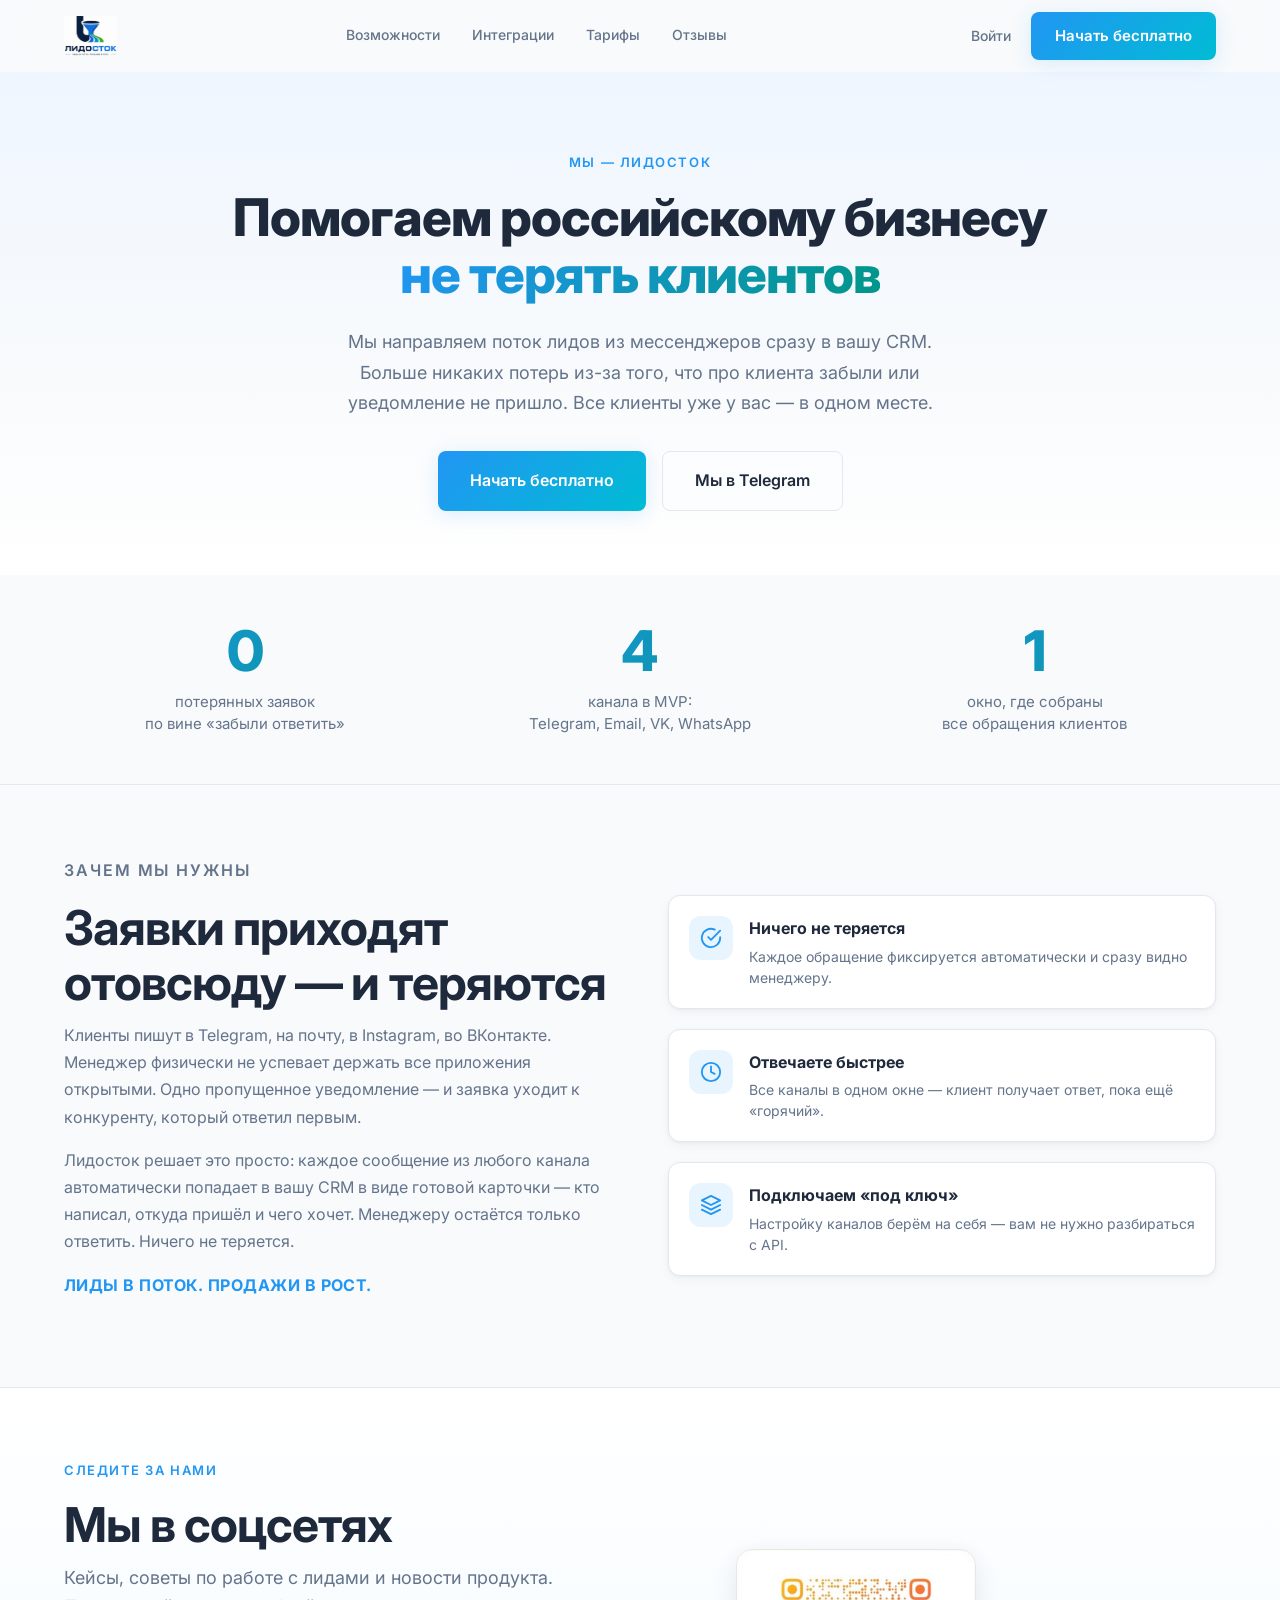
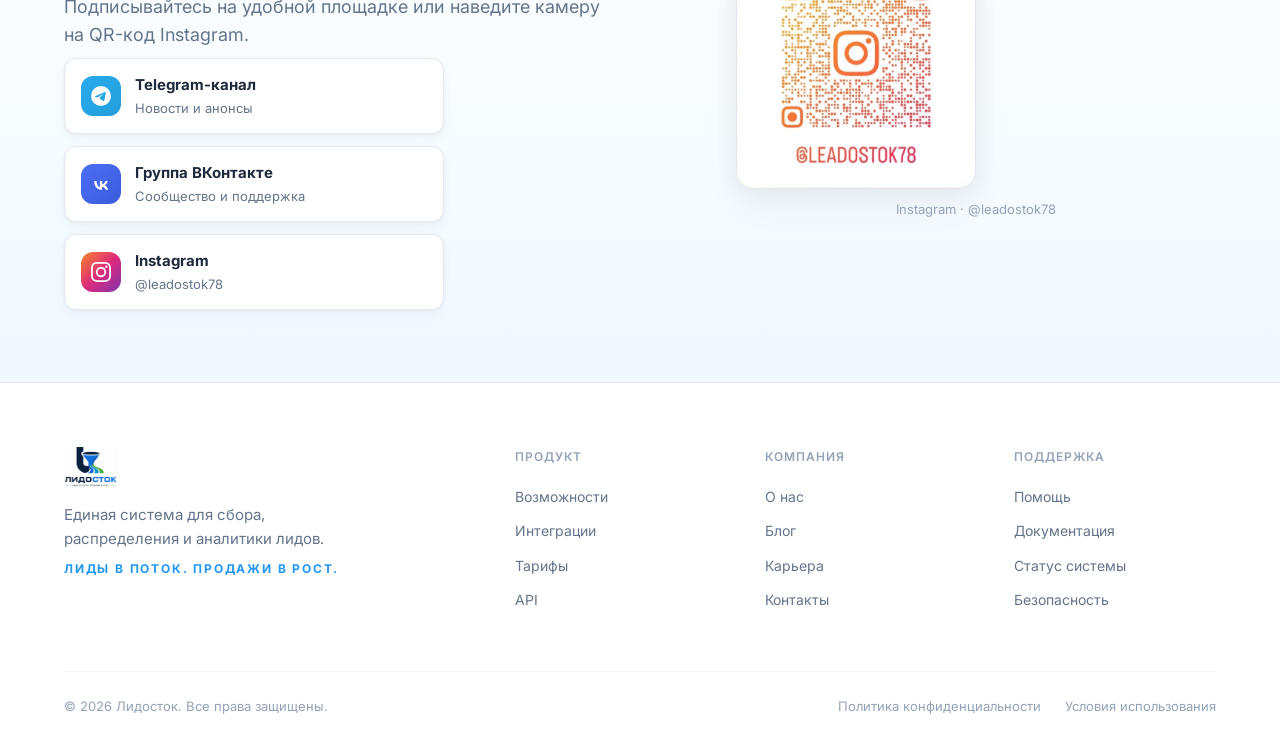
==== about.html @ 811f97ea "Add files via upload" ====
<!DOCTYPE html>
<html lang="ru">
<head>
  <meta charset="UTF-8">
  <meta name="viewport" content="width=device-width, initial-scale=1.0">
  <title>О нас — Лидосток</title>
  <link rel="icon" type="image/png" href="images/logo-dark.png">
  <link rel="stylesheet" href="style.css">
  <link href="https://fonts.googleapis.com/css2?family=Inter:wght@300;400;500;600;700;800&display=swap" rel="stylesheet">
</head>
<body>

  <!-- ===== HEADER ===== -->
  <header class="header" id="header">
    <div class="container header-inner">
      <a href="index.html" class="logo">
        <img src="images/logo-light.png" alt="Лидосток" class="logo-img">
      </a>
      <nav class="nav">
        <a href="index.html#features" class="nav-link">Возможности</a>
        <a href="index.html#integrations" class="nav-link">Интеграции</a>
        <a href="index.html#pricing" class="nav-link">Тарифы</a>
        <a href="index.html#testimonials" class="nav-link">Отзывы</a>
      </nav>
      <div class="header-buttons">
        <a href="login.html" class="header-login">Войти</a>
        <a href="register.html" class="btn btn-primary">Начать бесплатно</a>
      </div>
      <button class="hamburger" id="hamburger" onclick="toggleMenu()">
        <span></span><span></span><span></span>
      </button>
    </div>
  </header>

  <!-- Mobile Menu -->
  <div class="mobile-menu" id="mobileMenu">
    <button class="mobile-close" onclick="toggleMenu()">&times;</button>
    <a href="index.html#features" class="mobile-link" onclick="toggleMenu()">Возможности</a>
    <a href="index.html#integrations" class="mobile-link" onclick="toggleMenu()">Интеграции</a>
    <a href="index.html#pricing" class="mobile-link" onclick="toggleMenu()">Тарифы</a>
    <a href="index.html#testimonials" class="mobile-link" onclick="toggleMenu()">Отзывы</a>
    <a href="login.html" class="mobile-link" onclick="toggleMenu()">Войти</a>
    <a href="register.html" class="btn btn-primary" onclick="toggleMenu()">Начать бесплатно</a>
  </div>

  <!-- ===== ABOUT HERO ===== -->
  <main class="about-main">
    <section class="about-hero">
      <div class="container">
        <p class="eyebrow" style="text-align:center;">МЫ — ЛИДОСТОК</p>
        <h1 class="about-title">Помогаем российскому бизнесу<br><span class="grad-text">не терять клиентов</span></h1>
        <p class="about-lead">
          Мы направляем поток лидов из мессенджеров сразу в вашу CRM. Больше никаких потерь
          из-за того, что про клиента забыли или уведомление не пришло. Все клиенты уже
          у вас — в одном месте.
        </p>
        <div class="about-cta">
          <a href="register.html" class="btn btn-primary btn-lg">Начать бесплатно</a>
          <a href="https://t.me/Leadostock78" target="_blank" rel="noopener" class="btn btn-outline btn-lg">Мы в Telegram</a>
        </div>
      </div>
    </section>

    <!-- ===== STATS STRIP ===== -->
    <section class="about-stats">
      <div class="container about-stats-grid">
        <div class="about-stat">
          <div class="about-stat-num">0</div>
          <div class="about-stat-label">потерянных заявок<br>по вине «забыли ответить»</div>
        </div>
        <div class="about-stat">
          <div class="about-stat-num">4</div>
          <div class="about-stat-label">канала в MVP:<br>Telegram, Email, VK, WhatsApp</div>
        </div>
        <div class="about-stat">
          <div class="about-stat-num">1</div>
          <div class="about-stat-label">окно, где собраны<br>все обращения клиентов</div>
        </div>
      </div>
    </section>

    <!-- ===== STORY ===== -->
    <section class="about-story">
      <div class="container about-story-grid">
        <div class="about-story-text">
          <p class="eyebrow">ЗАЧЕМ МЫ НУЖНЫ</p>
          <h2 class="section-title">Заявки приходят отовсюду — и теряются</h2>
          <p>
            Клиенты пишут в Telegram, на почту, в Instagram, во ВКонтакте. Менеджер физически
            не успевает держать все приложения открытыми. Одно пропущенное уведомление — и заявка
            уходит к конкуренту, который ответил первым.
          </p>
          <p>
            Лидосток решает это просто: каждое сообщение из любого канала автоматически
            попадает в вашу CRM в виде готовой карточки — кто написал, откуда пришёл и чего хочет.
            Менеджеру остаётся только ответить. Ничего не теряется.
          </p>
          <p style="font-weight:700;color:var(--blue);letter-spacing:0.03em;">
            ЛИДЫ В ПОТОК. ПРОДАЖИ В РОСТ.
          </p>
        </div>
        <div class="about-values">
          <div class="about-value">
            <div class="about-value-icon">
              <svg width="22" height="22" viewBox="0 0 24 24" fill="none" stroke="currentColor" stroke-width="2" stroke-linecap="round" stroke-linejoin="round"><path d="M22 11.08V12a10 10 0 1 1-5.93-9.14"/><polyline points="22 4 12 14.01 9 11.01"/></svg>
            </div>
            <div>
              <strong>Ничего не теряется</strong>
              <p>Каждое обращение фиксируется автоматически и сразу видно менеджеру.</p>
            </div>
          </div>
          <div class="about-value">
            <div class="about-value-icon">
              <svg width="22" height="22" viewBox="0 0 24 24" fill="none" stroke="currentColor" stroke-width="2" stroke-linecap="round" stroke-linejoin="round"><circle cx="12" cy="12" r="10"/><polyline points="12 6 12 12 16 14"/></svg>
            </div>
            <div>
              <strong>Отвечаете быстрее</strong>
              <p>Все каналы в одном окне — клиент получает ответ, пока ещё «горячий».</p>
            </div>
          </div>
          <div class="about-value">
            <div class="about-value-icon">
              <svg width="22" height="22" viewBox="0 0 24 24" fill="none" stroke="currentColor" stroke-width="2" stroke-linecap="round" stroke-linejoin="round"><path d="M12 2L2 7l10 5 10-5-10-5zM2 17l10 5 10-5M2 12l10 5 10-5"/></svg>
            </div>
            <div>
              <strong>Подключаем «под ключ»</strong>
              <p>Настройку каналов берём на себя — вам не нужно разбираться с API.</p>
            </div>
          </div>
        </div>
      </div>
    </section>

    <!-- ===== FOLLOW / INSTAGRAM ===== -->
    <section class="about-follow">
      <div class="container about-follow-inner">
        <div>
          <p class="eyebrow">СЛЕДИТЕ ЗА НАМИ</p>
          <h2 class="section-title">Мы в соцсетях</h2>
          <p class="section-subtitle">Кейсы, советы по работе с лидами и новости продукта. Подписывайтесь на удобной площадке или наведите камеру на QR-код Instagram.</p>
          <div class="social-links">
            <a href="https://t.me/Leadostock78" target="_blank" rel="noopener" class="social-link social-tg">
              <svg width="20" height="20" viewBox="0 0 24 24" fill="currentColor"><path d="M11.944 0A12 12 0 0 0 0 12a12 12 0 0 0 12 12 12 12 0 0 0 12-12A12 12 0 0 0 12 0a12 12 0 0 0-.056 0zm4.962 7.224c.1-.002.321.023.465.14a.506.506 0 0 1 .171.325c.016.093.036.306.02.472-.18 1.898-.962 6.502-1.36 8.627-.168.9-.499 1.201-.82 1.23-.696.065-1.225-.46-1.9-.902-1.056-.693-1.653-1.124-2.678-1.8-1.185-.78-.417-1.21.258-1.91.177-.184 3.247-2.977 3.307-3.23.007-.032.014-.15-.056-.212s-.174-.041-.249-.024c-.106.024-1.793 1.14-5.061 3.345-.48.33-.913.49-1.302.48-.428-.008-1.252-.241-1.865-.44-.752-.245-1.349-.374-1.297-.789.027-.216.325-.437.893-.663 3.498-1.524 5.83-2.529 6.998-3.014 3.332-1.386 4.025-1.627 4.476-1.635z"/></svg>
              <span><strong>Telegram-канал</strong>Новости и анонсы</span>
            </a>
            <a href="https://vk.com/leadostock" target="_blank" rel="noopener" class="social-link social-vk">
              <svg width="20" height="20" viewBox="0 0 24 24" fill="currentColor"><path d="M13.162 18.994c-5.681 0-9.204-3.988-9.352-10.62h2.86c.101 4.866 2.303 6.9 3.99 7.32V8.374h2.71v4.09c1.653-.179 3.386-2.093 3.972-4.09h2.706c-.446 2.456-2.318 4.37-3.658 5.156 1.34.638 3.472 2.31 4.288 5.463h-2.98c-.636-1.99-2.22-3.528-4.328-3.74v3.74z"/></svg>
              <span><strong>Группа ВКонтакте</strong>Сообщество и поддержка</span>
            </a>
            <a href="https://www.instagram.com/leadostok78?igsh=MWFjbGg2ejFyN282aQ%3D%3D&utm_source=qr" target="_blank" rel="noopener" class="social-link social-ig">
              <svg width="20" height="20" viewBox="0 0 24 24" fill="currentColor"><path d="M12 2.163c3.204 0 3.584.012 4.85.07 3.252.148 4.771 1.691 4.919 4.919.058 1.265.069 1.645.069 4.849 0 3.205-.012 3.584-.069 4.849-.149 3.225-1.664 4.771-4.919 4.919-1.266.058-1.644.07-4.85.07-3.204 0-3.584-.012-4.849-.07-3.26-.149-4.771-1.699-4.919-4.92-.058-1.265-.07-1.644-.07-4.849 0-3.204.013-3.583.07-4.849.149-3.227 1.664-4.771 4.919-4.919 1.266-.057 1.645-.069 4.849-.069zM12 0C8.741 0 8.333.014 7.053.072 2.695.272.273 2.69.073 7.052.014 8.333 0 8.741 0 12c0 3.259.014 3.668.072 4.948.2 4.358 2.618 6.78 6.98 6.98C8.333 23.986 8.741 24 12 24c3.259 0 3.668-.014 4.948-.072 4.354-.2 6.782-2.618 6.979-6.98.059-1.28.073-1.689.073-4.948 0-3.259-.014-3.667-.072-4.947-.196-4.354-2.617-6.78-6.979-6.98C15.668.014 15.259 0 12 0zm0 5.838a6.162 6.162 0 100 12.324 6.162 6.162 0 000-12.324zM12 16a4 4 0 110-8 4 4 0 010 8zm6.406-11.845a1.44 1.44 0 100 2.881 1.44 1.44 0 000-2.881z"/></svg>
              <span><strong>Instagram</strong>@leadostok78</span>
            </a>
          </div>
        </div>
        <div class="about-qr">
          <img src="images/instagram-qr.jpg" alt="QR-код Instagram @leadostok78">
          <span style="display:block;margin-top:10px;font-size:13px;color:var(--text-muted);text-align:center;">Instagram · @leadostok78</span>
        </div>
      </div>
    </section>
  </main>

  <!-- ===== FOOTER ===== -->
  <footer class="footer">
    <div class="container">
      <div class="footer-grid">
        <div class="footer-brand">
          <div class="logo">
            <img src="images/logo-light.png" alt="Лидосток" class="logo-img">
          </div>
          <p>Единая система для сбора, распределения и аналитики лидов.</p>
          <p style="margin-top:8px;font-size:12px;font-weight:700;letter-spacing:0.15em;color:var(--blue);">ЛИДЫ В ПОТОК. ПРОДАЖИ В РОСТ.</p>
        </div>
        <div class="footer-col">
          <h4>ПРОДУКТ</h4>
          <a href="index.html#features">Возможности</a>
          <a href="index.html#integrations">Интеграции</a>
          <a href="index.html#pricing">Тарифы</a>
          <a href="soon.html?page=api">API</a>
        </div>
        <div class="footer-col">
          <h4>КОМПАНИЯ</h4>
          <a href="about.html">О нас</a>
          <a href="blog.html">Блог</a>
          <a href="soon.html?page=careers">Карьера</a>
          <a href="contact.html">Контакты</a>
        </div>
        <div class="footer-col">
          <h4>ПОДДЕРЖКА</h4>
          <a href="soon.html?page=help">Помощь</a>
          <a href="soon.html?page=docs">Документация</a>
          <a href="soon.html?page=status">Статус системы</a>
          <a href="soon.html?page=security">Безопасность</a>
        </div>
      </div>
      <div class="footer-bottom">
        <p>&copy; 2026 Лидосток. Все права защищены.</p>
        <div>
          <a href="privacy.html">Политика конфиденциальности</a>
          <a href="terms.html">Условия использования</a>
        </div>
      </div>
    </div>
  </footer>

  <script src="script.js"></script>
</body>
</html>
---- style.css ----
/* ===== RESET & BASE ===== */
* { margin: 0; padding: 0; box-sizing: border-box; }

html {
  scroll-behavior: smooth;
  -webkit-font-smoothing: antialiased;
  -moz-osx-font-smoothing: grayscale;
}

body {
  font-family: 'Inter', -apple-system, BlinkMacSystemFont, 'Segoe UI', sans-serif;
  background: #F8FAFC;
  color: #1E293B;
  line-height: 1.6;
  overflow-x: hidden;
}

img { max-width: 100%; height: auto; display: block; }
a { text-decoration: none; color: inherit; }
button { font-family: inherit; cursor: pointer; }
ul { list-style: none; }

/* ===== VARIABLES ===== */
:root {
  --blue: #2196F3;
  --blue-light: #42A5F5;
  --cyan: #00BCD4;
  --teal: #009688;
  --text: #1E293B;
  --text-secondary: #64748B;
  --text-muted: #94A3B8;
  --bg: #F8FAFC;
  --bg-white: #FFFFFF;
  --bg-card: #FFFFFF;
  --border: #E2E8F0;
  --border-light: #F1F5F9;
  --shadow: 0 1px 3px rgba(0,0,0,0.04), 0 4px 12px rgba(0,0,0,0.04);
  --shadow-lg: 0 4px 24px rgba(0,0,0,0.06), 0 16px 40px rgba(0,0,0,0.04);
  --shadow-blue: 0 4px 20px rgba(33,150,243,0.15);
  --radius: 12px;
  --radius-lg: 16px;
  --max-width: 1200px;
}

/* ===== UTILITIES ===== */
.container {
  max-width: var(--max-width);
  margin: 0 auto;
  padding: 0 24px;
}

.text-center { text-align: center; }
.text-gradient {
  background: linear-gradient(135deg, var(--blue) 0%, var(--cyan) 100%);
  -webkit-background-clip: text;
  -webkit-text-fill-color: transparent;
  background-clip: text;
}

/* ===== BUTTONS ===== */
.btn {
  display: inline-flex;
  align-items: center;
  justify-content: center;
  gap: 8px;
  font-size: 15px;
  font-weight: 600;
  padding: 12px 24px;
  border-radius: 8px;
  border: none;
  transition: all 0.3s ease;
  white-space: nowrap;
}

.btn-primary {
  background: linear-gradient(135deg, var(--blue) 0%, var(--cyan) 100%);
  color: #fff;
  box-shadow: var(--shadow-blue);
}
.btn-primary:hover {
  transform: translateY(-2px);
  box-shadow: 0 6px 28px rgba(33,150,243,0.25);
}

.btn-outline {
  background: transparent;
  color: var(--text);
  border: 1.5px solid var(--border);
}
.btn-outline:hover {
  border-color: var(--blue);
  color: var(--blue);
  background: rgba(33,150,243,0.04);
}

.btn-lg { padding: 16px 32px; font-size: 16px; }
.btn-full { width: 100%; }

/* ===== HEADER ===== */
.header {
  position: fixed;
  top: 0; left: 0; right: 0;
  z-index: 1000;
  height: 72px;
  display: flex;
  align-items: center;
  background: rgba(248,250,252,0.85);
  backdrop-filter: blur(20px);
  -webkit-backdrop-filter: blur(20px);
  border-bottom: 1px solid transparent;
  transition: background 0.3s ease, border-color 0.3s ease;
}
.header.scrolled {
  border-bottom-color: var(--border);
  background: rgba(255,255,255,0.95);
}

.header-inner {
  display: flex;
  align-items: center;
  justify-content: space-between;
  width: 100%;
}

.logo-img { height: 40px; width: auto; }

.nav {
  display: flex;
  align-items: center;
  gap: 32px;
}
.nav-link {
  font-size: 14px;
  font-weight: 500;
  color: var(--text-secondary);
  transition: color 0.3s ease;
  position: relative;
}
.nav-link:hover { color: var(--text); }
.nav-link::after {
  content: '';
  position: absolute;
  bottom: -4px;
  left: 0;
  width: 0;
  height: 2px;
  background: var(--blue);
  transition: width 0.3s ease;
}
.nav-link:hover::after { width: 100%; }

.header-login {
  font-size: 14px;
  font-weight: 500;
  color: var(--text-secondary);
  padding: 8px 16px;
  transition: color 0.3s ease;
}
.header-login:hover { color: var(--text); }

.hamburger {
  display: none;
  flex-direction: column;
  gap: 5px;
  background: none;
  border: none;
  padding: 4px;
}
.hamburger span {
  display: block;
  width: 24px;
  height: 2px;
  background: var(--text);
  border-radius: 2px;
  transition: all 0.3s ease;
}

/* Mobile menu */
.mobile-menu {
  position: fixed;
  inset: 0;
  z-index: 2000;
  background: rgba(255,255,255,0.98);
  backdrop-filter: blur(20px);
  display: flex;
  flex-direction: column;
  align-items: center;
  justify-content: center;
  gap: 32px;
  opacity: 0;
  visibility: hidden;
  transition: all 0.3s ease;
}
.mobile-menu.open { opacity: 1; visibility: visible; }
.mobile-link {
  font-size: 24px;
  font-weight: 600;
  color: var(--text);
}
.mobile-close {
  position: absolute;
  top: 20px;
  right: 24px;
  font-size: 36px;
  background: none;
  border: none;
  color: var(--text);
}

/* ===== HERO ===== */
.hero {
  position: relative;
  min-height: 100vh;
  display: flex;
  align-items: center;
  justify-content: center;
  text-align: center;
  overflow: hidden;
  background: linear-gradient(180deg, #EFF6FF 0%, #F8FAFC 40%, #F0F9FF 100%);
}

.hero-bg {
  position: absolute;
  inset: 0;
  z-index: 0;
}

.hero-gradient {
  position: absolute;
  inset: 0;
  background:
    radial-gradient(ellipse 80% 60% at 50% 0%, rgba(33,150,243,0.08) 0%, transparent 60%),
    radial-gradient(ellipse 60% 50% at 80% 80%, rgba(0,188,212,0.06) 0%, transparent 50%),
    radial-gradient(ellipse 50% 40% at 20% 60%, rgba(0,150,136,0.04) 0%, transparent 50%);
}

.hero-particles {
  position: absolute;
  inset: 0;
  overflow: hidden;
  pointer-events: none;
}

.hero-particles .particle {
  position: absolute;
  width: 2px;
  border-radius: 1px;
  opacity: 0.2;
  animation: particleFall linear infinite;
}

@keyframes particleFall {
  0% { transform: translateY(-100px); opacity: 0; }
  10% { opacity: 0.25; }
  90% { opacity: 0.15; }
  100% { transform: translateY(calc(100vh + 100px)); opacity: 0; }
}

.hero-content {
  position: relative;
  z-index: 2;
  max-width: 800px;
  padding-top: 80px;
  animation: fadeInUp 1s ease both;
}

@keyframes fadeInUp {
  from { opacity: 0; transform: translateY(30px); }
  to { opacity: 1; transform: translateY(0); }
}

.badge {
  display: inline-flex;
  align-items: center;
  gap: 10px;
  background: rgba(255,255,255,0.8);
  border: 1px solid var(--border);
  border-radius: 100px;
  padding: 8px 20px;
  font-size: 13px;
  font-weight: 500;
  color: var(--text-secondary);
  margin-bottom: 28px;
  backdrop-filter: blur(10px);
}

.badge-dot {
  width: 8px;
  height: 8px;
  border-radius: 50%;
  background: var(--teal);
  animation: pulse 2s infinite;
}

@keyframes pulse {
  0%, 100% { opacity: 1; }
  50% { opacity: 0.4; }
}

.hero-title {
  font-size: clamp(36px, 6vw, 72px);
  font-weight: 800;
  line-height: 1.05;
  letter-spacing: -0.03em;
  color: var(--text);
  margin-bottom: 20px;
}

.hero-subtitle {
  font-size: clamp(16px, 2vw, 20px);
  color: var(--text-secondary);
  max-width: 600px;
  margin: 0 auto 40px;
  line-height: 1.7;
}

.hero-buttons {
  display: flex;
  gap: 16px;
  justify-content: center;
  flex-wrap: wrap;
}

.scroll-down {
  position: absolute;
  bottom: 32px;
  left: 50%;
  transform: translateX(-50%);
  color: var(--text-muted);
  animation: bounce 2s infinite ease-in-out;
}

@keyframes bounce {
  0%, 100% { transform: translateX(-50%) translateY(0); }
  50% { transform: translateX(-50%) translateY(8px); }
}

/* ===== PROBLEM SECTION ===== */
.problem-section {
  padding: 100px 0;
  background: #fff;
}
.problem-grid {
  display: grid;
  grid-template-columns: repeat(auto-fit, minmax(280px, 1fr));
  gap: 24px;
}
.problem-card {
  background: var(--bg);
  border: 1px solid var(--border);
  border-radius: var(--radius);
  padding: 32px;
  text-align: center;
  transition: all 0.35s ease;
}
.problem-card:hover {
  transform: translateY(-4px);
  box-shadow: var(--shadow-lg);
}
.problem-icon {
  width: 64px;
  height: 64px;
  border-radius: 50%;
  display: flex;
  align-items: center;
  justify-content: center;
  margin: 0 auto 20px;
}
.problem-card h3 {
  font-size: 18px;
  font-weight: 600;
  color: var(--text);
  margin-bottom: 10px;
}
.problem-card p {
  font-size: 15px;
  color: var(--text-secondary);
  line-height: 1.6;
}

/* ===== MARQUEE ===== */
.marquee-section {
  background: #fff;
  border-top: 1px solid var(--border);
  border-bottom: 1px solid var(--border);
  padding: 32px 0;
  overflow: hidden;
}

.marquee-track {
  display: flex;
  gap: 48px;
  width: max-content;
  will-change: transform;
}
.marquee-track.paused { animation-play-state: paused; }

.marquee-track span {
  font-size: 14px;
  font-weight: 600;
  letter-spacing: 0.1em;
  color: var(--text-muted);
  white-space: nowrap;
  transition: color 0.3s ease;
  opacity: 0.6;
}
.marquee-track span:hover { color: var(--blue); opacity: 1; }

@keyframes marquee {
  0% { transform: translateX(0); }
  100% { transform: translateX(-50%); }
}

/* ===== SECTION HEADERS ===== */
.section-header { margin-bottom: 64px; }
.eyebrow {
  font-size: 13px;
  font-weight: 600;
  letter-spacing: 0.12em;
  color: var(--blue);
  text-transform: uppercase;
  margin-bottom: 16px;
}
.eyebrow.cyan { color: var(--cyan); }
.eyebrow.teal { color: var(--teal); }

.section-title {
  font-size: clamp(28px, 4vw, 48px);
  font-weight: 700;
  letter-spacing: -0.02em;
  line-height: 1.15;
  color: var(--text);
  margin-bottom: 12px;
}
.section-subtitle {
  font-size: 18px;
  color: var(--text-secondary);
  max-width: 560px;
  line-height: 1.6;
}
.text-center .section-subtitle { margin-left: auto; margin-right: auto; }

/* ===== FEATURES ===== */
.features {
  padding: 100px 0;
  background: var(--bg);
}

.features-grid {
  display: grid;
  grid-template-columns: repeat(auto-fit, minmax(300px, 1fr));
  gap: 24px;
}

.feature-card {
  background: var(--bg-card);
  border: 1px solid var(--border);
  border-radius: var(--radius-lg);
  padding: 40px 32px;
  transition: all 0.35s ease;
}
.feature-card:hover {
  transform: translateY(-4px);
  box-shadow: var(--shadow-lg);
  border-color: rgba(33,150,243,0.2);
}

.feature-icon {
  width: 56px;
  height: 56px;
  border-radius: 14px;
  display: flex;
  align-items: center;
  justify-content: center;
  margin-bottom: 24px;
}
.feature-icon.blue { background: rgba(33,150,243,0.08); color: var(--blue); }
.feature-icon.cyan { background: rgba(0,188,212,0.08); color: var(--cyan); }
.feature-icon.teal { background: rgba(0,150,136,0.08); color: var(--teal); }

.feature-title {
  font-size: 20px;
  font-weight: 600;
  color: var(--text);
  margin-bottom: 10px;
}
.feature-desc {
  font-size: 15px;
  color: var(--text-secondary);
  line-height: 1.6;
  margin-bottom: 24px;
}
.feature-stat {
  display: flex;
  align-items: baseline;
  gap: 8px;
  padding-top: 20px;
  border-top: 1px solid var(--border-light);
}
.stat-number {
  font-size: 36px;
  font-weight: 700;
  letter-spacing: -0.02em;
}
.stat-label {
  font-size: 13px;
  font-weight: 500;
  color: var(--text-muted);
  letter-spacing: 0.04em;
}
.blue-text { color: var(--blue); }
.cyan-text { color: var(--cyan); }
.teal-text { color: var(--teal); }

/* ===== DASHBOARD ===== */
.dashboard {
  padding: 100px 0;
  background: #fff;
}

.dashboard-grid {
  display: grid;
  grid-template-columns: 1fr 1fr;
  gap: 64px;
  align-items: center;
  margin-bottom: 64px;
}

.dashboard-text .section-title { margin-bottom: 16px; }
.dashboard-text .section-subtitle { margin-bottom: 32px; }

.checklist {
  display: flex;
  flex-direction: column;
  gap: 14px;
  margin-bottom: 24px;
}
.checklist li {
  display: flex;
  align-items: center;
  gap: 12px;
  font-size: 15px;
  color: var(--text);
}
.checklist li svg { flex-shrink: 0; }

.link-arrow {
  font-size: 15px;
  font-weight: 600;
  color: var(--blue);
  display: inline-flex;
  align-items: center;
  gap: 6px;
  transition: gap 0.3s ease;
}
.link-arrow:hover { gap: 10px; }

.dashboard-img {
  border-radius: var(--radius);
  border: 1px solid var(--border);
  box-shadow: var(--shadow-lg);
  width: 100%;
}

.dashboard-float {
  animation: float 6s ease-in-out infinite;
}

@keyframes float {
  0%, 100% { transform: translateY(0); }
  50% { transform: translateY(-10px); }
}

.dashboard-full { margin-top: 40px; }

/* ===== HOW IT WORKS ===== */
.how-it-works {
  padding: 100px 0;
  background: var(--bg);
}

.steps-grid {
  display: grid;
  grid-template-columns: 1fr auto 1fr auto 1fr;
  gap: 0;
  align-items: start;
}

.step-card {
  position: relative;
  padding: 0 16px;
}
.step-card:first-child { padding-left: 0; }
.step-card:last-child { padding-right: 0; }

.step-number {
  font-size: 80px;
  font-weight: 800;
  line-height: 1;
  color: rgba(33,150,243,0.08);
  position: absolute;
  top: -20px;
  left: 0;
  user-select: none;
}

.step-label {
  font-size: 12px;
  font-weight: 600;
  letter-spacing: 0.1em;
  color: var(--blue);
  text-transform: uppercase;
  margin-bottom: 8px;
  margin-top: 20px;
}

.step-card h3 {
  font-size: 20px;
  font-weight: 600;
  color: var(--text);
  margin-bottom: 10px;
}
.step-card p {
  font-size: 15px;
  color: var(--text-secondary);
  line-height: 1.6;
}

.step-connector {
  width: 40px;
  height: 2px;
  border-top: 2px dashed var(--border);
  margin-top: 60px;
  align-self: start;
}

/* ===== INTEGRATIONS ===== */
.integrations {
  padding: 100px 0;
  background: #fff;
}

.integrations-grid {
  display: grid;
  grid-template-columns: repeat(auto-fill, minmax(260px, 1fr));
  gap: 16px;
}

.integration-card {
  display: flex;
  align-items: center;
  gap: 14px;
  background: var(--bg-card);
  border: 1px solid var(--border);
  border-radius: 10px;
  padding: 18px 20px;
  transition: all 0.3s ease;
  cursor: default;
}
.integration-card:hover {
  border-color: rgba(33,150,243,0.25);
  transform: translateY(-2px);
  box-shadow: var(--shadow);
}

.int-icon {
  width: 40px;
  height: 40px;
  border-radius: 8px;
  background: rgba(33,150,243,0.06);
  display: flex;
  align-items: center;
  justify-content: center;
  font-size: 15px;
  font-weight: 700;
  color: var(--blue);
  flex-shrink: 0;
}

.integration-card strong {
  display: block;
  font-size: 15px;
  font-weight: 500;
  color: var(--text);
}
.integration-card small {
  font-size: 13px;
  color: var(--text-muted);
}

/* ===== TESTIMONIALS ===== */
.testimonials {
  padding: 100px 0;
  background: var(--bg);
}

.testimonials-header-row {
  display: flex;
  justify-content: space-between;
  align-items: flex-end;
  flex-wrap: wrap;
  gap: 16px;
}

.test-nav {
  display: flex;
  gap: 10px;
}

.test-nav-btn {
  width: 44px;
  height: 44px;
  border-radius: 50%;
  border: 1.5px solid var(--border);
  background: #fff;
  color: var(--text-secondary);
  font-size: 14px;
  display: flex;
  align-items: center;
  justify-content: center;
  transition: all 0.3s ease;
}
.test-nav-btn:hover {
  border-color: var(--blue);
  color: var(--blue);
  background: rgba(33,150,243,0.04);
}

.testimonials-scroll {
  display: flex;
  gap: 20px;
  overflow-x: auto;
  scroll-snap-type: x mandatory;
  scroll-behavior: smooth;
  padding-bottom: 8px;
  -webkit-overflow-scrolling: touch;
}
.testimonials-scroll::-webkit-scrollbar { display: none; }

.testimonial-card {
  min-width: 360px;
  max-width: 360px;
  flex-shrink: 0;
  background: #fff;
  border: 1px solid var(--border);
  border-radius: var(--radius-lg);
  padding: 32px;
  scroll-snap-align: start;
  transition: box-shadow 0.3s ease;
}
.testimonial-card:hover { box-shadow: var(--shadow-lg); }

.quote-icon { margin-bottom: 14px; }

.quote-text {
  font-size: 15px;
  line-height: 1.7;
  color: var(--text);
  font-style: italic;
  margin-bottom: 24px;
}

.quote-author {
  display: flex;
  align-items: center;
  gap: 12px;
  padding-top: 20px;
  border-top: 1px solid var(--border-light);
}
.quote-author img {
  width: 44px;
  height: 44px;
  border-radius: 50%;
  object-fit: cover;
}
.quote-author strong {
  display: block;
  font-size: 14px;
  font-weight: 600;
  color: var(--text);
}
.quote-author small {
  font-size: 13px;
  color: var(--text-muted);
}

/* ===== PRICING ===== */
.pricing {
  padding: 100px 0;
  background: #fff;
}

.pricing-grid {
  display: grid;
  grid-template-columns: repeat(auto-fit, minmax(300px, 1fr));
  gap: 24px;
  align-items: stretch;
}

.pricing-card {
  background: var(--bg-card);
  border: 1.5px solid var(--border);
  border-radius: var(--radius-lg);
  padding: 40px 32px;
  display: flex;
  flex-direction: column;
  position: relative;
  transition: all 0.35s ease;
}
.pricing-card:hover {
  transform: translateY(-4px);
  box-shadow: var(--shadow-lg);
}

.pricing-featured {
  border-color: rgba(33,150,243,0.3);
  box-shadow: 0 0 40px rgba(33,150,243,0.06), var(--shadow-lg);
}

.pricing-badge {
  position: absolute;
  top: -12px;
  left: 50%;
  transform: translateX(-50%);
  background: linear-gradient(135deg, var(--blue) 0%, var(--cyan) 100%);
  color: #fff;
  font-size: 11px;
  font-weight: 600;
  letter-spacing: 0.06em;
  text-transform: uppercase;
  padding: 6px 16px;
  border-radius: 100px;
  white-space: nowrap;
}

.pricing-card h3 {
  font-size: 22px;
  font-weight: 600;
  color: var(--text);
  margin-bottom: 12px;
}

.pricing-price {
  font-size: 42px;
  font-weight: 700;
  letter-spacing: -0.02em;
  color: var(--text);
  margin-bottom: 4px;
}
.pricing-price span {
  font-size: 16px;
  font-weight: 400;
  color: var(--text-muted);
}

.pricing-desc {
  font-size: 15px;
  color: var(--text-secondary);
  margin-bottom: 24px;
}

.pricing-features {
  flex: 1;
  display: flex;
  flex-direction: column;
  gap: 14px;
  margin-bottom: 28px;
}
.pricing-features li {
  display: flex;
  align-items: center;
  gap: 10px;
  font-size: 15px;
  color: var(--text-secondary);
}
.pricing-features li svg { flex-shrink: 0; }

/* ===== CLOSING CTA ===== */
.closing-cta {
  padding: 100px 0;
  background: linear-gradient(180deg, #EFF6FF 0%, #F0F9FF 100%);
}

.cta-box {
  max-width: 640px;
  margin: 0 auto;
  text-align: center;
}

.cta-slogan {
  font-size: 13px;
  font-weight: 700;
  letter-spacing: 0.2em;
  color: var(--blue);
  margin-bottom: 16px;
}

.cta-box h2 {
  font-size: clamp(28px, 4vw, 44px);
  font-weight: 700;
  color: var(--text);
  margin-bottom: 12px;
}

.cta-box > p {
  font-size: 18px;
  color: var(--text-secondary);
  margin-bottom: 32px;
}

.cta-form {
  display: flex;
  gap: 12px;
  justify-content: center;
  flex-wrap: wrap;
  margin-bottom: 12px;
}

.cta-form input {
  background: #fff;
  border: 1.5px solid var(--border);
  border-radius: 10px;
  padding: 14px 20px;
  font-size: 16px;
  color: var(--text);
  width: 300px;
  max-width: 100%;
  outline: none;
  transition: border-color 0.3s ease, box-shadow 0.3s ease;
  font-family: inherit;
}
.cta-form input:focus {
  border-color: var(--blue);
  box-shadow: 0 0 0 3px rgba(33,150,243,0.1);
}
.cta-form input::placeholder { color: var(--text-muted); }

.cta-note {
  font-size: 13px;
  color: var(--text-muted);
}

.cta-success {
  display: none;
  background: rgba(0,150,136,0.08);
  border: 1px solid rgba(0,150,136,0.2);
  border-radius: var(--radius);
  padding: 24px;
  margin-top: 16px;
}
.cta-success p { color: var(--teal); font-size: 16px; }
.cta-success strong { display: block; margin-bottom: 4px; }

/* ===== FOOTER ===== */
.footer {
  background: #fff;
  border-top: 1px solid var(--border);
  padding: 64px 0 0;
}

.footer-grid {
  display: grid;
  grid-template-columns: 2fr 1fr 1fr 1fr;
  gap: 48px;
  padding-bottom: 48px;
}

.footer-brand .logo { margin-bottom: 16px; }
.footer-brand p {
  font-size: 15px;
  color: var(--text-secondary);
  line-height: 1.6;
  max-width: 280px;
}

.footer-col h4 {
  font-size: 12px;
  font-weight: 600;
  letter-spacing: 0.08em;
  color: var(--text-muted);
  text-transform: uppercase;
  margin-bottom: 20px;
}
.footer-col a {
  display: block;
  font-size: 14px;
  color: var(--text-secondary);
  margin-bottom: 12px;
  transition: color 0.3s ease;
}
.footer-col a:hover { color: var(--blue); }

.footer-bottom {
  border-top: 1px solid var(--border-light);
  padding: 24px 0;
  display: flex;
  justify-content: space-between;
  align-items: center;
  flex-wrap: wrap;
  gap: 12px;
}
.footer-bottom p {
  font-size: 13px;
  color: var(--text-muted);
}
.footer-bottom div {
  display: flex;
  gap: 24px;
}
.footer-bottom a {
  font-size: 13px;
  color: var(--text-muted);
  transition: color 0.3s ease;
}
.footer-bottom a:hover { color: var(--text-secondary); }

/* ===== SCROLL REVEAL ===== */
.reveal {
  opacity: 0;
  transform: translateY(40px);
  transition: opacity 0.7s ease, transform 0.7s ease;
}
.reveal.visible {
  opacity: 1;
  transform: translateY(0);
}
.reveal-delay-1 { transition-delay: 0.1s; }
.reveal-delay-2 { transition-delay: 0.2s; }
.reveal-delay-3 { transition-delay: 0.3s; }

/* ===== AUTH PAGES (login / register) ===== */
.auth-page { min-height: 100vh; display: flex; flex-direction: column; }
.auth-main {
  flex: 1;
  display: flex;
  align-items: center;
  justify-content: center;
  padding: 140px 24px 80px;
  background: linear-gradient(180deg, #EFF6FF 0%, #F8FAFC 40%, #F0F9FF 100%);
}
.auth-card {
  width: 100%;
  max-width: 440px;
  background: #fff;
  border: 1px solid var(--border);
  border-radius: var(--radius-lg);
  box-shadow: var(--shadow-lg);
  padding: 48px 40px;
  animation: fadeInUp 0.6s ease both;
}
.auth-card.wide { max-width: 560px; }
.auth-logo { display: flex; justify-content: center; margin-bottom: 24px; }
.auth-logo img { height: 36px; width: auto; }
.auth-plan-badge {
  display: inline-flex;
  align-items: center;
  gap: 8px;
  background: rgba(33,150,243,0.08);
  color: var(--blue);
  font-size: 13px;
  font-weight: 600;
  padding: 8px 16px;
  border-radius: 100px;
  margin: 0 auto 20px;
}
.auth-plan-badge-wrap { display: flex; justify-content: center; }
.auth-title { font-size: 26px; font-weight: 700; text-align: center; color: var(--text); margin-bottom: 8px; letter-spacing: -0.01em; }
.auth-subtitle { font-size: 15px; color: var(--text-secondary); text-align: center; margin-bottom: 32px; line-height: 1.6; }

.form-group { margin-bottom: 20px; }
.form-label { display: block; font-size: 14px; font-weight: 600; color: var(--text); margin-bottom: 8px; }
.form-input, .form-textarea {
  width: 100%;
  background: #fff;
  border: 1.5px solid var(--border);
  border-radius: 10px;
  padding: 12px 16px;
  font-size: 15px;
  color: var(--text);
  outline: none;
  transition: border-color 0.3s ease, box-shadow 0.3s ease;
  font-family: inherit;
}
.form-textarea { resize: vertical; min-height: 120px; line-height: 1.5; }
.form-input:focus, .form-textarea:focus {
  border-color: var(--blue);
  box-shadow: 0 0 0 3px rgba(33,150,243,0.1);
}
.form-input::placeholder, .form-textarea::placeholder { color: var(--text-muted); }
.form-row { display: grid; grid-template-columns: 1fr 1fr; gap: 16px; }

.password-wrapper { position: relative; }
.password-wrapper .form-input { padding-right: 44px; }
.password-toggle {
  position: absolute;
  right: 12px;
  top: 50%;
  transform: translateY(-50%);
  background: none;
  border: none;
  color: var(--text-muted);
  padding: 4px;
  display: flex;
  align-items: center;
  justify-content: center;
}
.password-toggle:hover { color: var(--text-secondary); }

.form-error {
  display: none;
  align-items: center;
  gap: 8px;
  background: rgba(239,68,68,0.08);
  border: 1px solid rgba(239,68,68,0.2);
  color: #DC2626;
  font-size: 14px;
  padding: 12px 16px;
  border-radius: 10px;
  margin-bottom: 20px;
}
.form-error.show { display: flex; }
.form-error.info {
  background: rgba(33,150,243,0.08);
  border-color: rgba(33,150,243,0.2);
  color: var(--blue);
}

.form-checkbox-row {
  display: flex;
  align-items: flex-start;
  gap: 10px;
  margin-bottom: 24px;
  font-size: 14px;
  color: var(--text-secondary);
  line-height: 1.5;
}
.form-checkbox-row input {
  margin-top: 3px;
  accent-color: var(--blue);
  width: 16px;
  height: 16px;
  flex-shrink: 0;
}
.form-checkbox-row a { color: var(--blue); font-weight: 500; }
.form-checkbox-row a:hover { text-decoration: underline; }

.form-options { display: flex; justify-content: space-between; align-items: center; margin-bottom: 24px; font-size: 14px; }
.form-options a { color: var(--blue); font-weight: 500; }
.form-options a:hover { text-decoration: underline; }
.form-remember { display: flex; align-items: center; gap: 8px; color: var(--text-secondary); }
.form-remember input { accent-color: var(--blue); width: 16px; height: 16px; }

.auth-divider {
  display: flex;
  align-items: center;
  gap: 16px;
  margin: 28px 0;
  color: var(--text-muted);
  font-size: 13px;
}
.auth-divider::before, .auth-divider::after { content: ''; flex: 1; height: 1px; background: var(--border); }

.auth-footer-text { text-align: center; font-size: 14px; color: var(--text-secondary); margin-top: 8px; }
.auth-footer-text a { color: var(--blue); font-weight: 600; }
.auth-footer-text a:hover { text-decoration: underline; }

.demo-hint {
  margin-top: 24px;
  padding: 16px 18px;
  background: rgba(33,150,243,0.06);
  border: 1px solid rgba(33,150,243,0.15);
  border-radius: 10px;
  display: flex;
  flex-direction: column;
  gap: 4px;
  font-size: 13px;
  color: var(--text-secondary);
}
.demo-hint strong { color: var(--text); font-size: 13px; margin-bottom: 2px; }
.demo-hint code {
  background: rgba(33,150,243,0.1);
  color: var(--blue);
  padding: 1px 6px;
  border-radius: 5px;
  font-family: ui-monospace, SFMono-Regular, Menlo, monospace;
  font-size: 12px;
}

.auth-success { display: none; text-align: center; }
.auth-success.show { display: block; animation: fadeInUp 0.5s ease both; }
.auth-success-icon {
  width: 64px;
  height: 64px;
  border-radius: 50%;
  background: rgba(0,150,136,0.08);
  color: var(--teal);
  display: flex;
  align-items: center;
  justify-content: center;
  margin: 0 auto 20px;
}
.auth-success h2 { font-size: 22px; font-weight: 700; color: var(--text); margin-bottom: 10px; }
.auth-success p { font-size: 15px; color: var(--text-secondary); line-height: 1.6; margin-bottom: 28px; }

.back-home {
  display: inline-flex;
  align-items: center;
  gap: 6px;
  font-size: 14px;
  font-weight: 500;
  color: var(--text-secondary);
  margin-bottom: 24px;
  transition: color 0.3s ease;
}
.back-home:hover { color: var(--blue); }

/* ===== SIMPLE / PLACEHOLDER PAGES ===== */
.simple-page { min-height: 100vh; display: flex; flex-direction: column; }
.simple-main {
  flex: 1;
  display: flex;
  align-items: center;
  justify-content: center;
  text-align: center;
  padding: 140px 24px 80px;
}
.simple-icon {
  width: 88px;
  height: 88px;
  border-radius: 50%;
  background: rgba(33,150,243,0.08);
  color: var(--blue);
  display: flex;
  align-items: center;
  justify-content: center;
  margin: 0 auto 28px;
}
.simple-eyebrow {
  font-size: 13px;
  font-weight: 600;
  letter-spacing: 0.12em;
  color: var(--blue);
  text-transform: uppercase;
  margin-bottom: 16px;
}
.simple-title { font-size: clamp(26px, 4vw, 36px); font-weight: 700; color: var(--text); margin-bottom: 12px; }
.simple-text { font-size: 16px; color: var(--text-secondary); max-width: 460px; margin: 0 auto 32px; line-height: 1.6; }
.simple-buttons { display: flex; gap: 16px; justify-content: center; flex-wrap: wrap; }

/* ===== LEGAL PAGES (privacy / terms) ===== */
.legal-main { padding: 140px 0 100px; background: #fff; }
.legal-content { max-width: 760px; margin: 0 auto; }
.legal-content h1 { font-size: clamp(28px, 4vw, 40px); font-weight: 700; color: var(--text); margin-bottom: 8px; letter-spacing: -0.02em; }
.legal-updated { font-size: 14px; color: var(--text-muted); margin-bottom: 40px; }
.legal-content h2 { font-size: 20px; font-weight: 600; color: var(--text); margin: 32px 0 12px; }
.legal-content p { font-size: 15px; color: var(--text-secondary); line-height: 1.7; margin-bottom: 14px; }
.legal-content ul { padding-left: 20px; list-style: disc; margin-bottom: 16px; }
.legal-content li { font-size: 15px; color: var(--text-secondary); line-height: 1.7; margin-bottom: 8px; }
.legal-content strong { color: var(--text); }
.legal-note {
  background: var(--bg);
  border: 1px solid var(--border);
  border-radius: var(--radius);
  padding: 20px 24px;
  margin-bottom: 32px;
  font-size: 14px;
  color: var(--text-secondary);
}

/* ===== CONTACT PAGE ===== */
.contact-main {
  padding: 140px 24px 100px;
  background: linear-gradient(180deg, #EFF6FF 0%, #F8FAFC 40%, #F0F9FF 100%);
}
.contact-grid {
  max-width: var(--max-width);
  margin: 0 auto;
  display: grid;
  grid-template-columns: 1fr 1.3fr;
  gap: 48px;
  align-items: start;
}
.contact-info-card {
  background: #fff;
  border: 1px solid var(--border);
  border-radius: var(--radius-lg);
  padding: 40px 32px;
}
.contact-info-item {
  display: flex;
  align-items: flex-start;
  gap: 14px;
  margin-bottom: 24px;
}
.contact-info-item:last-child { margin-bottom: 0; }
.contact-info-icon {
  width: 44px;
  height: 44px;
  border-radius: 10px;
  background: rgba(33,150,243,0.08);
  color: var(--blue);
  display: flex;
  align-items: center;
  justify-content: center;
  flex-shrink: 0;
}
.contact-info-item strong { display: block; font-size: 15px; color: var(--text); margin-bottom: 2px; }
.contact-info-item span, .contact-info-item a { font-size: 14px; color: var(--text-secondary); }
.contact-info-item a:hover { color: var(--blue); }
.contact-form-card {
  background: #fff;
  border: 1px solid var(--border);
  border-radius: var(--radius-lg);
  padding: 40px 40px;
  box-shadow: var(--shadow-lg);
}

@media (max-width: 900px) {
  .contact-grid { grid-template-columns: 1fr; }
}

/* ===== ABOUT PAGE ===== */
.about-main { padding-top: 72px; }
.about-hero {
  padding: 80px 0 64px;
  text-align: center;
  background: linear-gradient(180deg, #EFF6FF 0%, #F8FAFC 60%, #FFFFFF 100%);
}
.about-title { font-size: clamp(32px, 5vw, 52px); font-weight: 800; line-height: 1.1; letter-spacing: -0.02em; color: var(--text); margin-bottom: 24px; }
.grad-text { background: linear-gradient(120deg, var(--blue), var(--teal)); -webkit-background-clip: text; background-clip: text; color: transparent; }
.about-lead { max-width: 620px; margin: 0 auto 32px; font-size: 18px; line-height: 1.7; color: var(--text-secondary); }
.about-cta { display: flex; gap: 16px; justify-content: center; flex-wrap: wrap; }

.about-stats { padding: 48px 0; border-bottom: 1px solid var(--border); }
.about-stats-grid { display: grid; grid-template-columns: repeat(3, 1fr); gap: 32px; }
.about-stat { text-align: center; }
.about-stat-num { font-size: 56px; font-weight: 800; line-height: 1; background: linear-gradient(120deg, var(--blue), var(--teal)); -webkit-background-clip: text; background-clip: text; color: transparent; }
.about-stat-label { margin-top: 12px; font-size: 15px; color: var(--text-secondary); line-height: 1.5; }

.about-story { padding: 72px 0; }
.about-story-grid { display: grid; grid-template-columns: 1fr 1fr; gap: 56px; align-items: center; }
.about-story-text p { font-size: 16px; line-height: 1.7; color: var(--text-secondary); margin-bottom: 16px; }
.about-values { display: flex; flex-direction: column; gap: 20px; }
.about-value { display: flex; gap: 16px; align-items: flex-start; background: var(--bg-card); border: 1px solid var(--border); border-radius: var(--radius); padding: 20px; box-shadow: var(--shadow); }
.about-value-icon { width: 44px; height: 44px; border-radius: 12px; background: rgba(33,150,243,0.1); color: var(--blue); display: flex; align-items: center; justify-content: center; flex-shrink: 0; }
.about-value strong { display: block; font-size: 16px; color: var(--text); margin-bottom: 4px; }
.about-value p { font-size: 14px; color: var(--text-secondary); line-height: 1.5; margin: 0; }

.about-follow { padding: 72px 0; background: linear-gradient(180deg, #FFFFFF, #F0F9FF); border-top: 1px solid var(--border); }
.about-follow-inner { display: grid; grid-template-columns: 1.3fr 1fr; gap: 48px; align-items: center; }
.about-qr { display: flex; flex-direction: column; justify-content: center; }
.about-qr img { width: 240px; height: 240px; border-radius: var(--radius-lg); box-shadow: var(--shadow-lg); border: 1px solid var(--border); }

.social-links { display: flex; flex-direction: column; gap: 12px; margin-top: 8px; max-width: 380px; }
.social-link {
  display: flex; align-items: center; gap: 14px;
  padding: 14px 16px; border-radius: var(--radius);
  background: var(--bg-card); border: 1px solid var(--border);
  box-shadow: var(--shadow); transition: transform 0.15s, box-shadow 0.15s, border-color 0.15s;
}
.social-link:hover { transform: translateY(-2px); box-shadow: var(--shadow-lg); }
.social-link svg { width: 40px; height: 40px; padding: 10px; border-radius: 12px; color: #fff; flex-shrink: 0; box-sizing: border-box; }
.social-link span { display: flex; flex-direction: column; font-size: 13px; color: var(--text-secondary); }
.social-link strong { color: var(--text); font-size: 15px; margin-bottom: 1px; }
.social-tg svg { background: linear-gradient(135deg, #2AABEE, #229ED9); }
.social-tg:hover { border-color: #229ED9; }
.social-vk svg { background: linear-gradient(135deg, #4C6EF5, #3B5BDB); }
.social-vk:hover { border-color: #4C6EF5; }
.social-ig svg { background: linear-gradient(135deg, #F58529, #DD2A7B, #8134AF); }
.social-ig:hover { border-color: #DD2A7B; }

/* соцсети на странице контактов */
.contact-socials { margin-top: 26px; padding-top: 22px; border-top: 1px solid var(--border); }
.contact-socials > strong { display: block; font-size: 14px; color: var(--text); margin-bottom: 12px; }
.contact-socials-row { display: flex; gap: 10px; flex-wrap: wrap; }
.contact-social {
  display: inline-flex; align-items: center; gap: 8px;
  padding: 8px 14px; border-radius: 100px; font-size: 14px; font-weight: 600;
  color: var(--text); background: var(--bg); border: 1px solid var(--border);
  transition: transform 0.15s, box-shadow 0.15s, border-color 0.15s;
}
.contact-social:hover { transform: translateY(-2px); box-shadow: var(--shadow); }
.contact-social svg { width: 30px; height: 30px; padding: 6px; border-radius: 8px; color: #fff; box-sizing: border-box; }

/* ===== BLOG PAGE ===== */
.blog-main { padding: 120px 0 100px; }
.blog-featured {
  display: grid; grid-template-columns: 1.4fr 1fr; gap: 40px; align-items: center;
  background: var(--bg-card); border: 1px solid var(--border); border-radius: var(--radius-lg);
  padding: 40px; box-shadow: var(--shadow-lg); margin-bottom: 48px;
}
.blog-featured-text h2 { font-size: 28px; font-weight: 700; color: var(--text); margin: 12px 0 16px; letter-spacing: -0.01em; }
.blog-featured-text p { font-size: 16px; line-height: 1.7; color: var(--text-secondary); margin-bottom: 24px; }
.blog-tag { display: inline-block; font-size: 12px; font-weight: 700; letter-spacing: 0.08em; text-transform: uppercase; color: var(--blue); background: rgba(33,150,243,0.1); padding: 6px 12px; border-radius: 100px; }
.blog-featured-qr { text-align: center; }
.blog-featured-qr img { width: 200px; height: 200px; border-radius: var(--radius); border: 1px solid var(--border); box-shadow: var(--shadow); }
.blog-featured-qr span { display: block; margin-top: 12px; font-weight: 600; color: var(--text); }

.blog-grid { display: grid; grid-template-columns: repeat(3, 1fr); gap: 24px; }
.blog-card { background: var(--bg-card); border: 1px solid var(--border); border-radius: var(--radius); padding: 24px; box-shadow: var(--shadow); transition: transform 0.2s, box-shadow 0.2s; }
.blog-card:hover { transform: translateY(-4px); box-shadow: var(--shadow-lg); }
.blog-card-badge { display: inline-block; font-size: 12px; font-weight: 600; color: var(--text-muted); background: var(--bg); padding: 4px 10px; border-radius: 100px; margin-bottom: 12px; }
.blog-card h3 { font-size: 18px; font-weight: 700; color: var(--text); margin-bottom: 10px; line-height: 1.35; }
.blog-card p { font-size: 14px; color: var(--text-secondary); line-height: 1.6; margin-bottom: 16px; }
.blog-card-meta { font-size: 13px; color: var(--text-muted); }

@media (max-width: 900px) {
  .about-story-grid, .about-follow-inner, .blog-featured { grid-template-columns: 1fr; }
  .about-stats-grid { grid-template-columns: 1fr; gap: 24px; }
  .blog-grid { grid-template-columns: 1fr; }
  .about-follow-inner { text-align: center; }
  .about-qr { margin-top: 24px; }
}

/* ===== RESPONSIVE ===== */
@media (max-width: 1024px) {
  .steps-grid {
    grid-template-columns: 1fr;
    gap: 40px;
  }
  .step-connector { display: none; }
  .step-card { padding: 0; }
  .footer-grid { grid-template-columns: 1fr 1fr; }
}

@media (max-width: 768px) {
  .nav { display: none; }
  .hamburger { display: flex; }
  .header-buttons { display: none; }

  .hero-title { font-size: 36px; }
  .hero-buttons { flex-direction: column; align-items: center; }
  .hero-buttons .btn { width: 100%; max-width: 280px; }

  .dashboard-grid { grid-template-columns: 1fr; }
  .features-grid { grid-template-columns: 1fr; }
  .pricing-grid { grid-template-columns: 1fr; }
  .integrations-grid { grid-template-columns: 1fr 1fr; }
  .footer-grid { grid-template-columns: 1fr; gap: 32px; }

  .cta-form { flex-direction: column; align-items: center; }
  .cta-form input { width: 100%; max-width: 360px; }
  .cta-form .btn { width: 100%; max-width: 360px; }

  .footer-bottom { flex-direction: column; text-align: center; }

  .auth-card { padding: 36px 24px; }
  .form-row { grid-template-columns: 1fr; }
  .contact-form-card { padding: 32px 24px; }
}

@media (max-width: 480px) {
  .integrations-grid { grid-template-columns: 1fr; }
  .testimonial-card { min-width: 280px; max-width: 280px; }
}

/* ===== REDUCED MOTION ===== */
@media (prefers-reduced-motion: reduce) {
  *, *::before, *::after {
    animation-duration: 0.01ms !important;
    transition-duration: 0.01ms !important;
  }
  .reveal { opacity: 1; transform: none; }
}
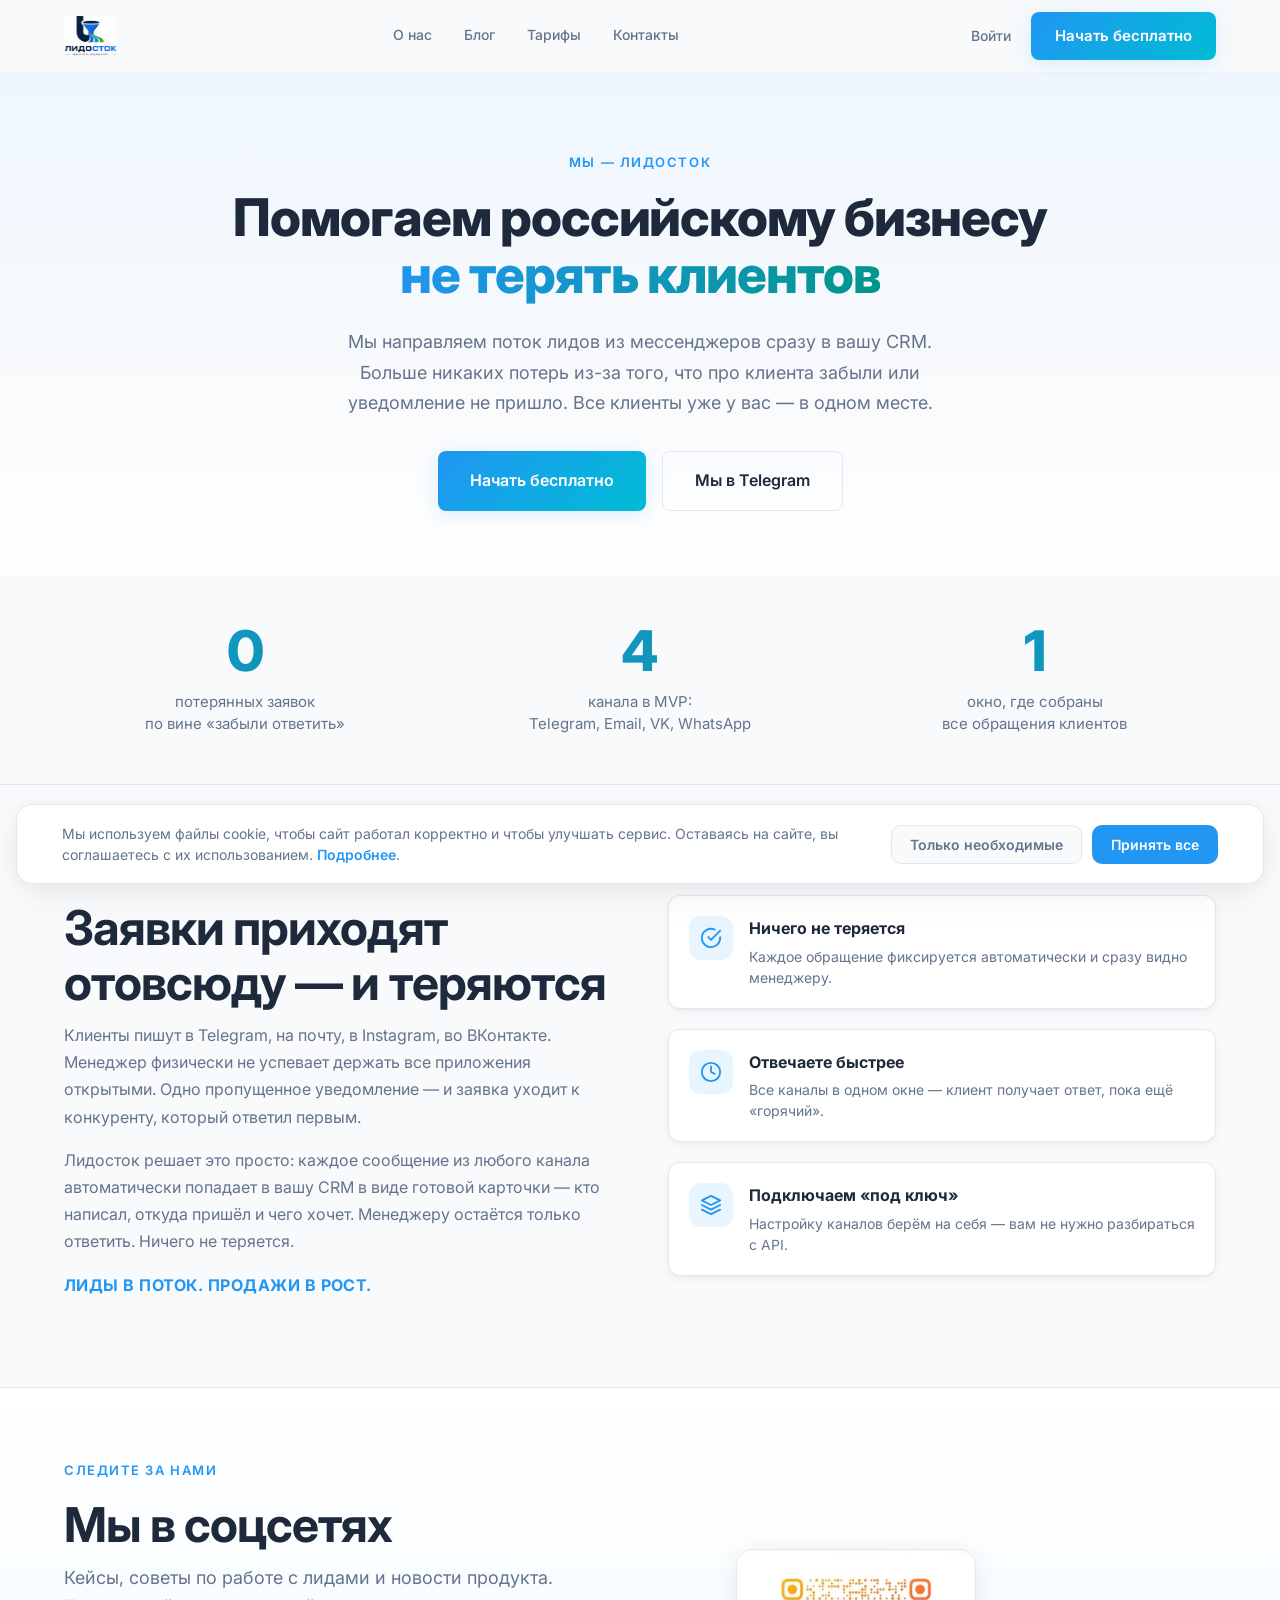
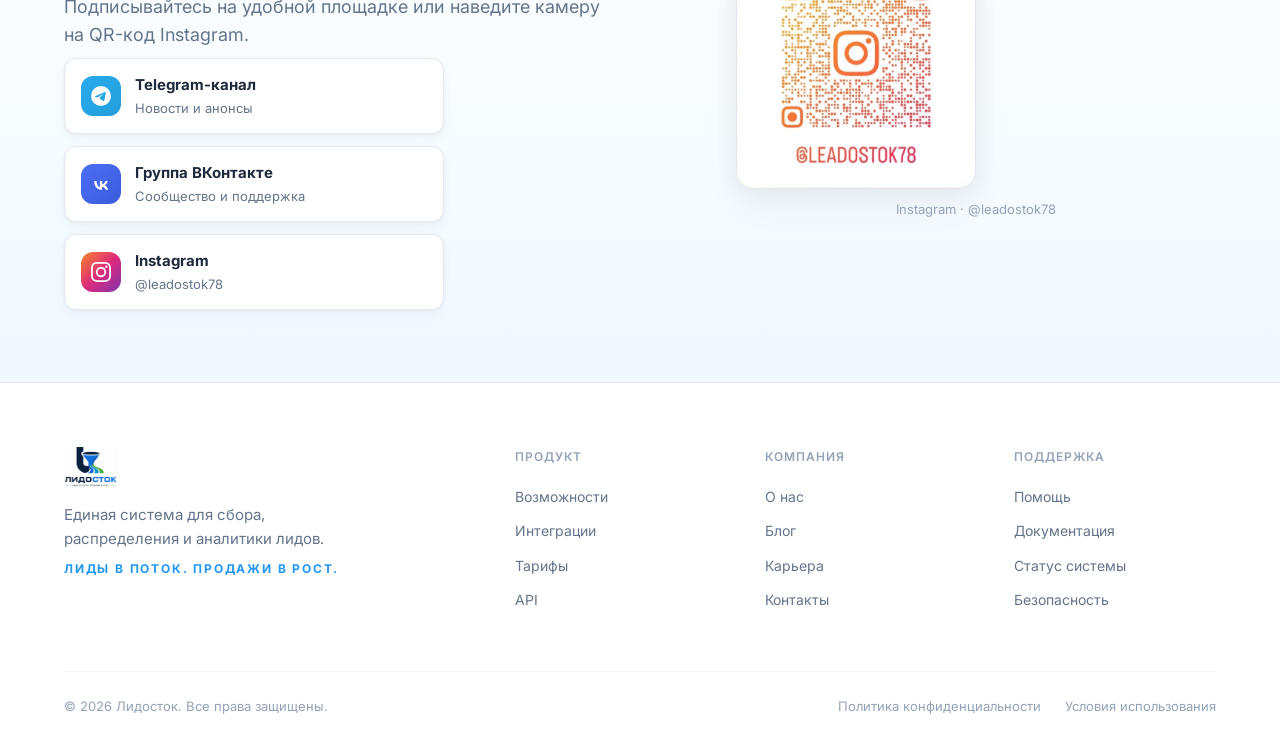
==== commit 624ea057: "Add files via upload" ====
--- a/about.html
+++ b/about.html
@@ -17,10 +17,10 @@
         <img src="images/logo-light.png" alt="Лидосток" class="logo-img">
       </a>
       <nav class="nav">
-        <a href="index.html#features" class="nav-link">Возможности</a>
-        <a href="index.html#integrations" class="nav-link">Интеграции</a>
+        <a href="about.html" class="nav-link">О нас</a>
+        <a href="blog.html" class="nav-link">Блог</a>
         <a href="index.html#pricing" class="nav-link">Тарифы</a>
-        <a href="index.html#testimonials" class="nav-link">Отзывы</a>
+        <a href="contact.html" class="nav-link">Контакты</a>
       </nav>
       <div class="header-buttons">
         <a href="login.html" class="header-login">Войти</a>
@@ -35,10 +35,10 @@
   <!-- Mobile Menu -->
   <div class="mobile-menu" id="mobileMenu">
     <button class="mobile-close" onclick="toggleMenu()">&times;</button>
-    <a href="index.html#features" class="mobile-link" onclick="toggleMenu()">Возможности</a>
-    <a href="index.html#integrations" class="mobile-link" onclick="toggleMenu()">Интеграции</a>
+    <a href="about.html" class="mobile-link" onclick="toggleMenu()">О нас</a>
+    <a href="blog.html" class="mobile-link" onclick="toggleMenu()">Блог</a>
     <a href="index.html#pricing" class="mobile-link" onclick="toggleMenu()">Тарифы</a>
-    <a href="index.html#testimonials" class="mobile-link" onclick="toggleMenu()">Отзывы</a>
+    <a href="contact.html" class="mobile-link" onclick="toggleMenu()">Контакты</a>
     <a href="login.html" class="mobile-link" onclick="toggleMenu()">Войти</a>
     <a href="register.html" class="btn btn-primary" onclick="toggleMenu()">Начать бесплатно</a>
   </div>
@@ -205,5 +205,6 @@
   </footer>
 
   <script src="script.js"></script>
+  <script src="cookie.js"></script>
 </body>
 </html>
--- a/style.css
+++ b/style.css
@@ -852,6 +852,12 @@
   font-weight: 400;
   color: var(--text-muted);
 }
+.pricing-price .price-num {
+  font-size: 42px;
+  font-weight: 700;
+  color: var(--text);
+  letter-spacing: -0.02em;
+}
 
 .pricing-desc {
   font-size: 15px;
@@ -1462,3 +1468,169 @@
   }
   .reveal { opacity: 1; transform: none; }
 }
+
+/* ===================================================================
+   Тарифы: 4 блока, переключатель периода, Meta-надбавка, FAQ
+   =================================================================== */
+.billing-switch {
+  display: inline-flex; gap: 4px; margin: 0 auto 40px; padding: 5px;
+  background: var(--bg); border: 1px solid var(--border); border-radius: 100px;
+  justify-content: center; flex-wrap: wrap;
+}
+.billing-switch { display: flex; width: fit-content; margin-left: auto; margin-right: auto; }
+.billing-opt {
+  border: none; background: none; padding: 9px 18px; border-radius: 100px;
+  font-size: 14px; font-weight: 600; color: var(--text-secondary); cursor: pointer;
+  font-family: inherit; transition: all 0.15s; display: flex; align-items: center; gap: 6px;
+}
+.billing-opt span { font-size: 12px; color: var(--teal); font-weight: 700; }
+.billing-opt.active { background: var(--bg-white); color: var(--text); box-shadow: var(--shadow); }
+.billing-opt.active span { color: var(--teal); }
+
+.pricing-grid-4 { display: grid; grid-template-columns: repeat(4, 1fr); gap: 20px; align-items: stretch; }
+.pricing-free { background: linear-gradient(180deg, #F0F9FF, var(--bg-white)); }
+.pricing-sub { font-size: 12.5px; color: var(--teal); font-weight: 600; min-height: 16px; margin: 2px 0 0; }
+.price-custom { font-size: 26px; font-weight: 800; color: var(--text); }
+.pricing-note { font-size: 12px; color: var(--text-muted); margin-top: 12px; text-align: center; }
+
+.pricing-features li { position: relative; padding-left: 26px; }
+.pricing-features li svg { display: none; }
+.pricing-features li.pf-yes::before,
+.pricing-features li.pf-no::before {
+  position: absolute; left: 0; top: 50%; transform: translateY(-50%);
+  width: 18px; height: 18px; border-radius: 50%; font-size: 11px; font-weight: 700;
+  display: flex; align-items: center; justify-content: center;
+}
+.pricing-features li.pf-yes::before { content: "✓"; background: rgba(0,150,136,0.12); color: var(--teal); }
+.pricing-features li.pf-no::before { content: "✕"; background: var(--bg); color: var(--text-muted); }
+.pricing-features li.pf-no { color: var(--text-muted); }
+
+/* Meta add-on — градиентный блок под тарифами */
+.meta-addon { margin-top: 40px; border-radius: var(--radius-lg); overflow: hidden; }
+.meta-addon-inner {
+  display: flex; align-items: center; justify-content: space-between; gap: 24px; flex-wrap: wrap;
+  padding: 32px 36px;
+  background: linear-gradient(120deg, #F58529 0%, #DD2A7B 55%, #8134AF 100%);
+  color: #fff;
+}
+.meta-addon-eyebrow { font-size: 12px; font-weight: 700; letter-spacing: 0.12em; opacity: 0.85; margin-bottom: 6px; }
+.meta-addon-text h3 { font-size: 24px; font-weight: 700; margin-bottom: 8px; }
+.meta-addon-text p { font-size: 15px; line-height: 1.6; opacity: 0.95; max-width: 640px; }
+.meta-addon-text strong { font-weight: 800; }
+.btn-light { background: #fff; color: #C13584; font-weight: 700; white-space: nowrap; }
+.btn-light:hover { background: #fff; transform: translateY(-2px); box-shadow: 0 8px 24px rgba(0,0,0,0.18); }
+
+/* FAQ */
+.faq { padding: 90px 0; background: var(--bg); }
+.faq-container { max-width: 760px; }
+.faq-list { display: flex; flex-direction: column; gap: 12px; margin-top: 40px; }
+.faq-item { background: var(--bg-white); border: 1px solid var(--border); border-radius: var(--radius); overflow: hidden; }
+.faq-item summary {
+  list-style: none; cursor: pointer; padding: 20px 24px; font-size: 16px; font-weight: 600; color: var(--text);
+  display: flex; align-items: center; justify-content: space-between; gap: 16px;
+}
+.faq-item summary::-webkit-details-marker { display: none; }
+.faq-item summary::after {
+  content: ""; width: 10px; height: 10px; flex-shrink: 0;
+  border-right: 2px solid var(--text-muted); border-bottom: 2px solid var(--text-muted);
+  transform: rotate(45deg); transition: transform 0.2s; margin-top: -4px;
+}
+.faq-item[open] summary::after { transform: rotate(-135deg); margin-top: 4px; }
+.faq-item[open] summary { color: var(--blue); }
+.faq-answer { padding: 0 24px 20px; font-size: 15px; line-height: 1.65; color: var(--text-secondary); }
+
+@media (max-width: 1000px) { .pricing-grid-4 { grid-template-columns: repeat(2, 1fr); } }
+@media (max-width: 560px) {
+  .pricing-grid-4 { grid-template-columns: 1fr; }
+  .meta-addon-inner { flex-direction: column; text-align: center; padding: 28px 22px; }
+}
+
+/* ===== Cookie-баннер ===== */
+.cookie-banner {
+  position: fixed; left: 16px; right: 16px; bottom: 16px; z-index: 300;
+  background: var(--bg-white); border: 1px solid var(--border); border-radius: var(--radius-lg);
+  box-shadow: var(--shadow-lg); opacity: 0; transform: translateY(16px); transition: all 0.3s ease;
+}
+.cookie-banner.show { opacity: 1; transform: none; }
+.cookie-inner {
+  display: flex; align-items: center; gap: 20px; flex-wrap: wrap; justify-content: space-between;
+  padding: 18px 22px; max-width: var(--max-width); margin: 0 auto;
+}
+.cookie-text { font-size: 14px; color: var(--text-secondary); line-height: 1.5; margin: 0; flex: 1; min-width: 260px; }
+.cookie-text a { color: var(--blue); font-weight: 600; }
+.cookie-actions { display: flex; gap: 10px; flex-shrink: 0; }
+.cookie-btn { padding: 10px 18px; border-radius: 10px; font-size: 14px; font-weight: 600; font-family: inherit; cursor: pointer; border: 1px solid transparent; transition: all 0.15s; }
+.cookie-btn-ghost { background: var(--bg); color: var(--text-secondary); border-color: var(--border); }
+.cookie-btn-ghost:hover { background: var(--border-light); }
+.cookie-btn-primary { background: var(--blue); color: #fff; }
+.cookie-btn-primary:hover { background: #1E88E5; }
+@media (max-width: 560px) { .cookie-actions { width: 100%; } .cookie-btn { flex: 1; } }
+
+/* ===== Конструктор подписки (калькулятор) ===== */
+.calc-main { padding: 120px 0 90px; }
+.calc-layout { display: grid; grid-template-columns: 1.5fr 1fr; gap: 32px; align-items: start; }
+.calc-controls { display: flex; flex-direction: column; gap: 22px; }
+.calc-base { background: linear-gradient(135deg, rgba(33,150,243,0.08), rgba(0,150,136,0.06)); border: 1px solid var(--border); border-radius: var(--radius); padding: 20px 22px; }
+.calc-base-badge { font-size: 16px; font-weight: 700; color: var(--text); margin-bottom: 6px; }
+.calc-base p { font-size: 14px; color: var(--text-secondary); line-height: 1.5; margin: 0; }
+.calc-group { background: var(--bg-white); border: 1px solid var(--border); border-radius: var(--radius); padding: 20px 22px; box-shadow: var(--shadow); }
+.calc-group h4 { font-size: 13px; text-transform: uppercase; letter-spacing: 0.06em; color: var(--text-muted); margin: 0 0 14px; }
+.calc-row { display: flex; align-items: center; justify-content: space-between; gap: 16px; padding: 10px 0; border-bottom: 1px solid var(--border-light); }
+.calc-row:last-child { border-bottom: none; }
+.calc-row-toggle { cursor: pointer; }
+.calc-row-info { display: flex; flex-direction: column; gap: 2px; }
+.calc-row-label { font-size: 15px; font-weight: 500; color: var(--text); }
+.calc-row-price { font-size: 13px; color: var(--text-muted); }
+.calc-stepper { display: flex; align-items: center; gap: 12px; }
+.calc-stepper button { width: 32px; height: 32px; border-radius: 8px; border: 1px solid var(--border); background: var(--bg); color: var(--text); font-size: 18px; cursor: pointer; display: flex; align-items: center; justify-content: center; transition: all 0.15s; }
+.calc-stepper button:hover { border-color: var(--blue); color: var(--blue); }
+.calc-stepper span { min-width: 22px; text-align: center; font-weight: 700; font-size: 15px; }
+.calc-select { width: 100%; padding: 11px 14px; border: 1px solid var(--border); border-radius: 10px; font-size: 14px; font-family: inherit; color: var(--text); background: var(--bg-white); cursor: pointer; }
+.calc-period { display: flex; gap: 8px; flex-wrap: wrap; }
+.calc-period-opt { padding: 9px 14px; border-radius: 10px; border: 1px solid var(--border); background: var(--bg); font-size: 13px; font-weight: 600; color: var(--text-secondary); cursor: pointer; font-family: inherit; transition: all 0.15s; }
+.calc-period-opt.active { background: var(--blue); color: #fff; border-color: var(--blue); }
+
+/* переключатель (тумблер) для калькулятора */
+.calc-row .switch { position: relative; width: 42px; height: 24px; flex-shrink: 0; }
+.calc-row .switch input { opacity: 0; width: 0; height: 0; }
+.calc-row .slider { position: absolute; inset: 0; background: var(--border); border-radius: 100px; transition: 0.2s; cursor: pointer; }
+.calc-row .slider::before { content: ""; position: absolute; width: 18px; height: 18px; left: 3px; top: 3px; background: #fff; border-radius: 50%; transition: 0.2s; box-shadow: 0 1px 3px rgba(0,0,0,0.2); }
+.calc-row .switch input:checked + .slider { background: var(--blue); }
+.calc-row .switch input:checked + .slider::before { transform: translateX(18px); }
+
+.calc-summary { position: sticky; top: 96px; background: var(--bg-white); border: 1px solid var(--border); border-radius: var(--radius-lg); padding: 26px; box-shadow: var(--shadow-lg); }
+.calc-summary h3 { font-size: 18px; font-weight: 700; margin-bottom: 18px; }
+.calc-sum-list { display: flex; flex-direction: column; gap: 2px; margin-bottom: 16px; }
+.calc-sum-row { display: flex; align-items: center; justify-content: space-between; padding: 8px 0; font-size: 14px; color: var(--text-secondary); border-bottom: 1px solid var(--border-light); }
+.calc-sum-row:last-child { border-bottom: none; }
+.calc-sum-disc { color: var(--teal); font-weight: 600; }
+.calc-sum-total { display: flex; align-items: center; justify-content: space-between; padding: 16px 0 6px; }
+.calc-sum-total span { font-size: 15px; color: var(--text-secondary); }
+.calc-sum-total strong { font-size: 28px; font-weight: 800; color: var(--text); display: flex; align-items: baseline; gap: 8px; }
+.calc-sum-total s { font-size: 15px; font-weight: 500; color: var(--text-muted); }
+.calc-sum-period { font-size: 14px; color: var(--text-secondary); padding: 12px 0 18px; }
+.calc-sum-period strong { color: var(--text); font-size: 16px; }
+.calc-note { font-size: 12px; color: var(--text-muted); line-height: 1.5; margin-top: 14px; }
+
+@media (max-width: 900px) {
+  .calc-layout { grid-template-columns: 1fr; }
+  .calc-summary { position: static; }
+}
+
+.pricing-constructor-link { text-align: center; margin-top: 28px; font-size: 15px; color: var(--text-secondary); }
+.pricing-constructor-link a { color: var(--blue); font-weight: 700; }
+.pricing-constructor-link a:hover { text-decoration: underline; }
+
+/* ===== Интеграции: бейдж «Скоро» ===== */
+.integration-card { position: relative; }
+.integration-card.soon { opacity: 0.62; }
+.int-soon {
+  position: absolute; top: 10px; right: 10px;
+  font-size: 10px; font-weight: 700; letter-spacing: 0.04em; text-transform: uppercase;
+  color: var(--text-muted); background: var(--bg); border: 1px solid var(--border);
+  padding: 2px 8px; border-radius: 100px;
+}
+
+/* строка «входит всегда» в калькуляторе */
+.calc-row-fixed { cursor: default; }
+.calc-included { font-size: 12px; font-weight: 700; color: var(--teal); background: rgba(0,150,136,0.1); padding: 5px 12px; border-radius: 100px; white-space: nowrap; }
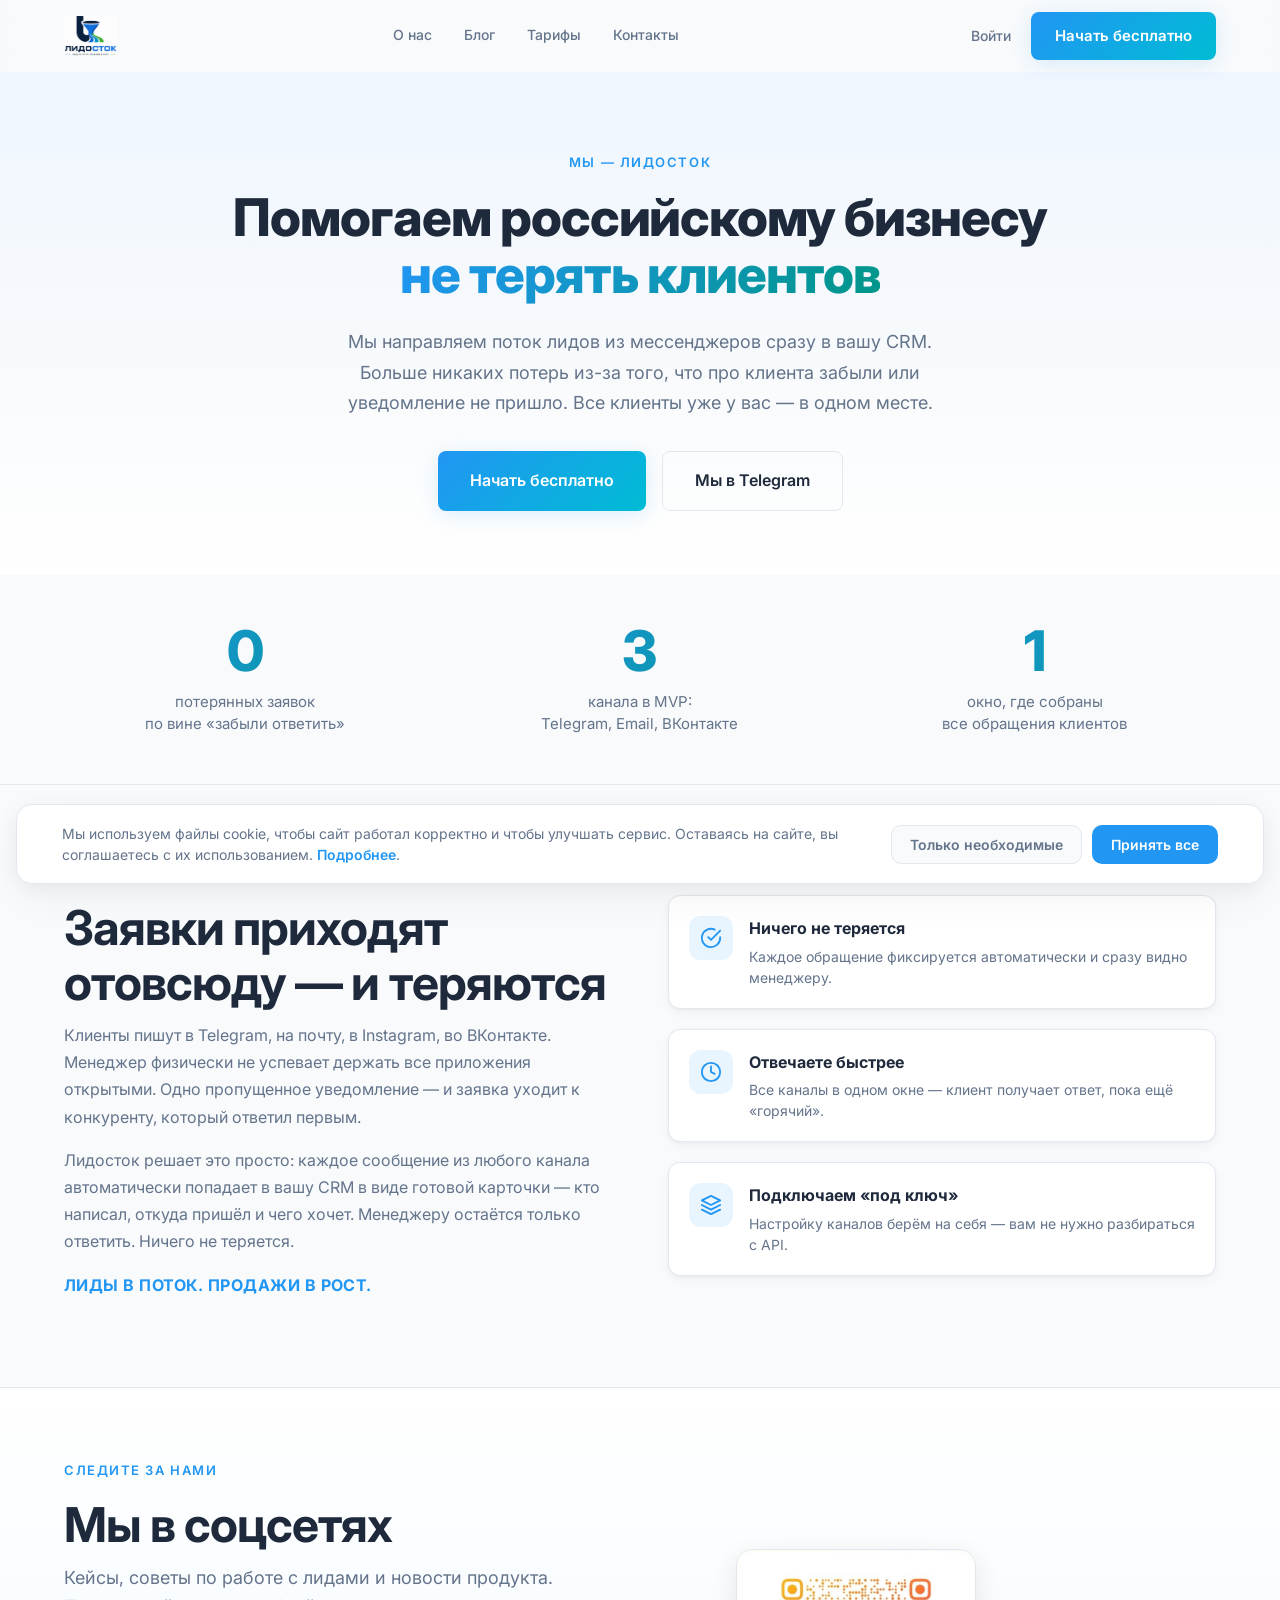
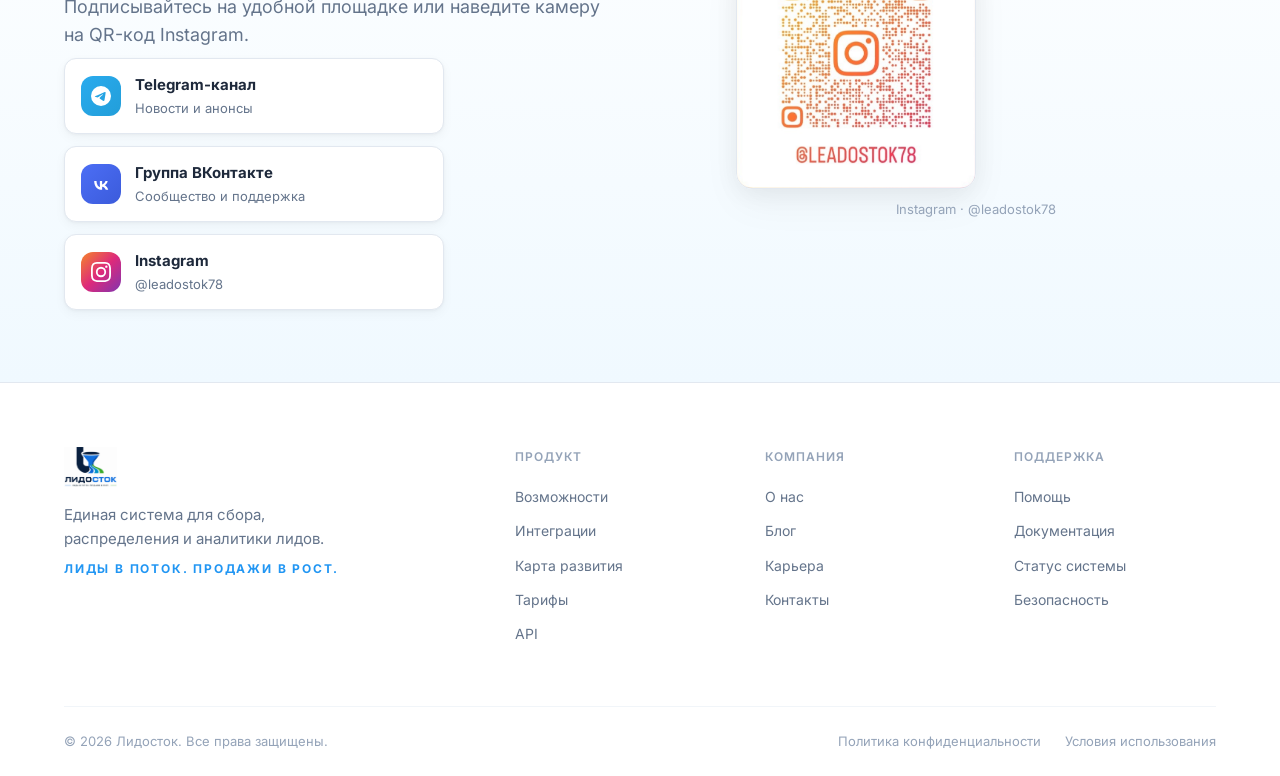
==== commit c822f005: "Update about.html" ====
--- a/about.html
+++ b/about.html
@@ -69,8 +69,8 @@
           <div class="about-stat-label">потерянных заявок<br>по вине «забыли ответить»</div>
         </div>
         <div class="about-stat">
-          <div class="about-stat-num">4</div>
-          <div class="about-stat-label">канала в MVP:<br>Telegram, Email, VK, WhatsApp</div>
+          <div class="about-stat-num">3</div>
+          <div class="about-stat-label">канала в MVP:<br>Telegram, Email, ВКонтакте</div>
         </div>
         <div class="about-stat">
           <div class="about-stat-num">1</div>
@@ -176,6 +176,7 @@
           <h4>ПРОДУКТ</h4>
           <a href="index.html#features">Возможности</a>
           <a href="index.html#integrations">Интеграции</a>
+          <a href="roadmap.html">Карта развития</a>
           <a href="index.html#pricing">Тарифы</a>
           <a href="soon.html?page=api">API</a>
         </div>
